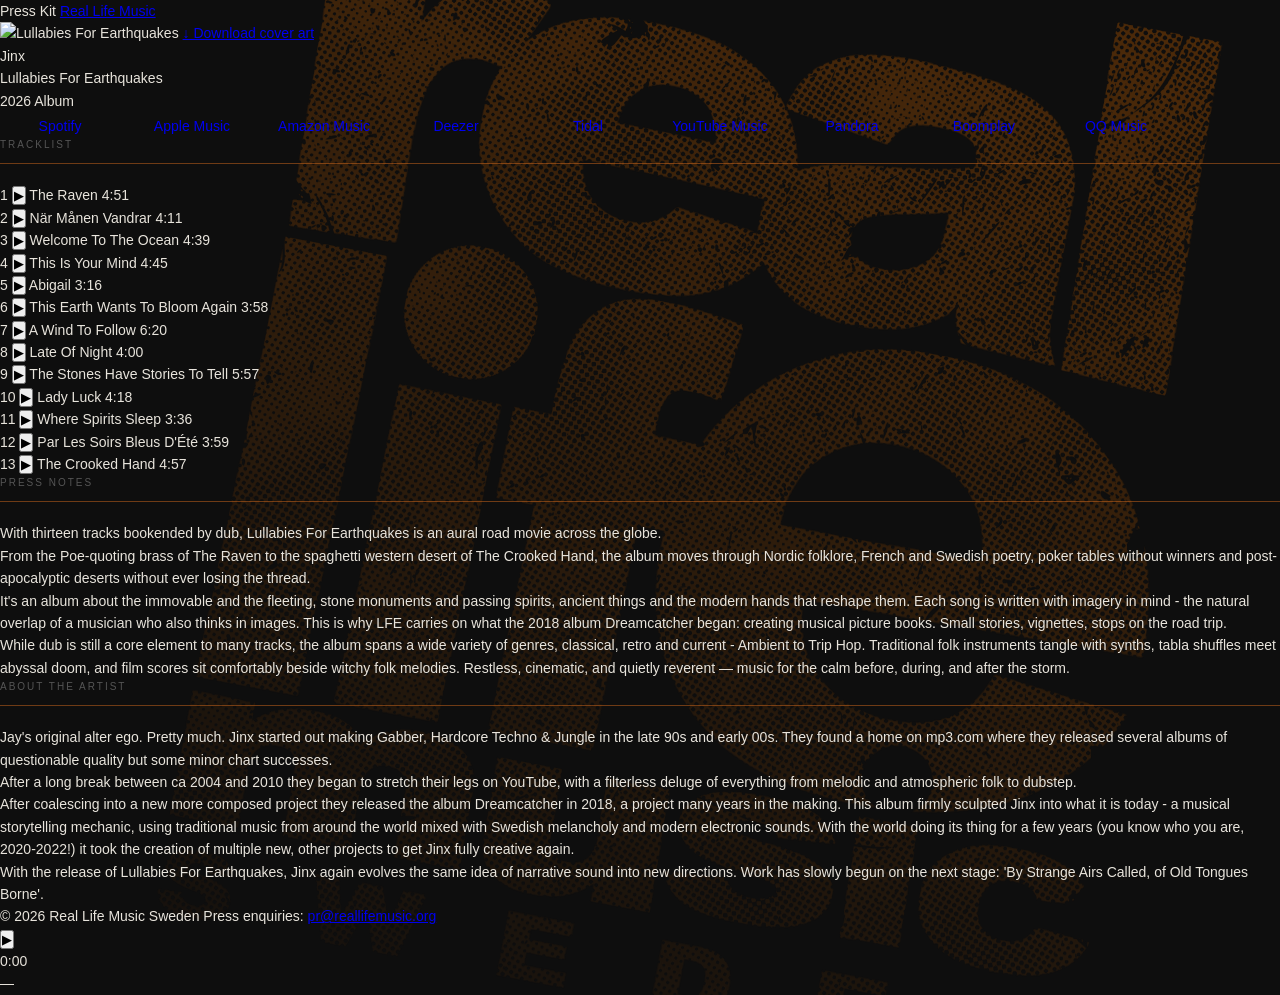
==== press/release-825d675f.html @ 3a38ef3f "redirect fluff" ====
<!DOCTYPE html>
<html lang="en">
<head>
<meta charset="UTF-8">
<meta name="viewport" content="width=device-width, initial-scale=1.0">
<base href="/">
<title>Jinx — Lullabies For Earthquakes — Real Life Music Press</title>
<meta name="robots" content="noindex">
<link rel="stylesheet" href="assets/style.css">
</head>
<body>

<div class="press-wrap">

  <header class="press-header">
    <span class="press-label">Press Kit</span>
    <a class="press-logo" href="https://reallifemusic.org">Real Life Music</a>
  </header>

  <section class="release-hero">
    <div>
      <img class="release-cover" src="gfx/825d675f-cover.png" alt="Lullabies For Earthquakes">
      <a class="release-cover-dl" href="gfx/825d675f-cover.png" download>↓ Download cover art</a>
    </div>
    <div class="release-info">
      <div class="release-artist">Jinx</div>
      <div class="release-title">Lullabies For Earthquakes</div>
      <div class="release-meta">
        <span class="release-metabit">2026</span>
        <span class="release-metabit">Album</span>
      </div>
    <div class="streaming-links">
      <a class="streaming-link" href="https://open.spotify.com/album/7HUYFyBqfFN9HshqXboacF" target="_blank" rel="noopener">Spotify</a>
      <a class="streaming-link" href="https://music.apple.com/us/album/lullabies-for-earthquakes/6780841839" target="_blank" rel="noopener">Apple Music</a>
      <a class="streaming-link" href="https://music.amazon.com/albums/B0H5KFDRLR" target="_blank" rel="noopener">Amazon Music</a>
      <a class="streaming-link" href="https://www.deezer.com/album/1006890001" target="_blank" rel="noopener">Deezer</a>
      <a class="streaming-link" href="https://tidal.com/browse/album/533914888" target="_blank" rel="noopener">Tidal</a>
      <a class="streaming-link" href="https://music.youtube.com/playlist?list=OLAK5uy_lRdi9mmFbbgiQzVV77QtdFDpA5VJYVmpo" target="_blank" rel="noopener">YouTube Music</a>
      <a class="streaming-link" href="https://www.pandora.com/AL:67484145" target="_blank" rel="noopener">Pandora</a>
      <a class="streaming-link" href="https://www.boomplay.com/albums/133720962" target="_blank" rel="noopener">Boomplay</a>
      <a class="streaming-link" href="https://y.qq.com/n/ryqq_v2/albumDetail/94826608" target="_blank" rel="noopener">QQ Music</a>
    </div>
    </div>
  </section>

  <section class="tracklist">
    <div class="section-label">Tracklist</div>
    <div class="track-row" id="track-row-0">
      <span class="track-num">1</span>
      <button class="track-play-btn" id="track-btn-0">▶</button>
      <span class="track-name">The Raven</span>
      <span class="track-duration" id="track-dur-0">4:51</span>
    </div>
    <div class="track-row" id="track-row-1">
      <span class="track-num">2</span>
      <button class="track-play-btn" id="track-btn-1">▶</button>
      <span class="track-name">När Månen Vandrar</span>
      <span class="track-duration" id="track-dur-1">4:11</span>
    </div>
    <div class="track-row" id="track-row-2">
      <span class="track-num">3</span>
      <button class="track-play-btn" id="track-btn-2">▶</button>
      <span class="track-name">Welcome To The Ocean</span>
      <span class="track-duration" id="track-dur-2">4:39</span>
    </div>
    <div class="track-row" id="track-row-3">
      <span class="track-num">4</span>
      <button class="track-play-btn" id="track-btn-3">▶</button>
      <span class="track-name">This Is Your Mind</span>
      <span class="track-duration" id="track-dur-3">4:45</span>
    </div>
    <div class="track-row" id="track-row-4">
      <span class="track-num">5</span>
      <button class="track-play-btn" id="track-btn-4">▶</button>
      <span class="track-name">Abigail</span>
      <span class="track-duration" id="track-dur-4">3:16</span>
    </div>
    <div class="track-row" id="track-row-5">
      <span class="track-num">6</span>
      <button class="track-play-btn" id="track-btn-5">▶</button>
      <span class="track-name">This Earth Wants To Bloom Again</span>
      <span class="track-duration" id="track-dur-5">3:58</span>
    </div>
    <div class="track-row" id="track-row-6">
      <span class="track-num">7</span>
      <button class="track-play-btn" id="track-btn-6">▶</button>
      <span class="track-name">A Wind To Follow</span>
      <span class="track-duration" id="track-dur-6">6:20</span>
    </div>
    <div class="track-row" id="track-row-7">
      <span class="track-num">8</span>
      <button class="track-play-btn" id="track-btn-7">▶</button>
      <span class="track-name">Late Of Night</span>
      <span class="track-duration" id="track-dur-7">4:00</span>
    </div>
    <div class="track-row" id="track-row-8">
      <span class="track-num">9</span>
      <button class="track-play-btn" id="track-btn-8">▶</button>
      <span class="track-name">The Stones Have Stories To Tell</span>
      <span class="track-duration" id="track-dur-8">5:57</span>
    </div>
    <div class="track-row" id="track-row-9">
      <span class="track-num">10</span>
      <button class="track-play-btn" id="track-btn-9">▶</button>
      <span class="track-name">Lady Luck</span>
      <span class="track-duration" id="track-dur-9">4:18</span>
    </div>
    <div class="track-row" id="track-row-10">
      <span class="track-num">11</span>
      <button class="track-play-btn" id="track-btn-10">▶</button>
      <span class="track-name">Where Spirits Sleep</span>
      <span class="track-duration" id="track-dur-10">3:36</span>
    </div>
    <div class="track-row" id="track-row-11">
      <span class="track-num">12</span>
      <button class="track-play-btn" id="track-btn-11">▶</button>
      <span class="track-name">Par Les Soirs Bleus D&#x27;Été</span>
      <span class="track-duration" id="track-dur-11">3:59</span>
    </div>
    <div class="track-row" id="track-row-12">
      <span class="track-num">13</span>
      <button class="track-play-btn" id="track-btn-12">▶</button>
      <span class="track-name">The Crooked Hand</span>
      <span class="track-duration" id="track-dur-12">4:57</span>
    </div>
  </section>

  <section class="text-block">
    <div class="section-label">Press Notes</div>
    <p>With thirteen tracks bookended by dub, Lullabies For Earthquakes is an aural road movie across the globe.</p>
    <p>From the Poe-quoting brass of The Raven to the spaghetti western desert of The Crooked Hand, the album moves through Nordic folklore, French and Swedish poetry, poker tables without winners and post-apocalyptic deserts without ever losing the thread.</p>
    <p>It&#x27;s an album about the immovable and the fleeting, stone monuments and passing spirits, ancient things and the modern hands that reshape them. Each song is written with imagery in mind - the natural overlap of a musician who also thinks in images. This is why LFE carries on what the 2018 album Dreamcatcher began: creating musical picture books. Small stories, vignettes, stops on the road trip.</p>
    <p>While dub is still a core element to many tracks, the album spans a wide variety of genres, classical, retro and current - Ambient to Trip Hop. Traditional folk instruments tangle with synths, tabla shuffles meet abyssal doom, and film scores sit comfortably beside witchy folk melodies. Restless, cinematic, and quietly reverent — music for the calm before, during, and after the storm.</p>
  </section>
  <section class="text-block">
    <div class="section-label">About the Artist</div>
    <p>Jay&#x27;s original alter ego. Pretty much. Jinx started out making Gabber, Hardcore Techno &amp; Jungle in the late 90s and early 00s. They found a home on mp3.com where they released several albums of questionable quality but some minor chart successes.</p>
    <p>After a long break between ca 2004 and 2010 they began to stretch their legs on YouTube, with a filterless deluge of everything from melodic and atmospheric folk to dubstep.</p>
    <p>After coalescing into a new more composed project they released the album Dreamcatcher in 2018, a project many years in the making. This album firmly sculpted Jinx into what it is today - a musical storytelling mechanic, using traditional music from around the world mixed with Swedish melancholy and modern electronic sounds. With the world doing its thing for a few years (you know who you are, 2020-2022!) it took the creation of multiple new, other projects to get Jinx fully creative again.</p>
    <p>With the release of Lullabies For Earthquakes, Jinx again evolves the same idea of narrative sound into new directions. Work has slowly begun on the next stage: &#x27;By Strange Airs Called, of Old Tongues Borne&#x27;.</p>
  </section>

  <footer class="press-footer">
    <span class="press-footer-label">© 2026 Real Life Music Sweden</span>
    <span class="press-contact">Press enquiries: <a href="mailto:pr@reallifemusic.org">pr@reallifemusic.org</a></span>
  </footer>

</div>

<div class="player-bar" id="player-bar">
  <span class="player-track-name" id="player-track-name"></span>
  <div class="player-controls">
    <button class="player-btn" id="player-play">▶</button>
  </div>
  <div class="player-scrubber-wrap">
    <span class="player-time player-time-cur" id="player-time-cur">0:00</span>
    <div class="player-scrubber" id="player-scrubber">
      <div class="player-scrubber-fill" id="player-fill"></div>
    </div>
    <span class="player-time player-time-total" id="player-time-total">—</span>
  </div>
</div>

<script src="assets/press.js"></script>
<script>
pressPlayer.init([
  { rowEl: document.getElementById('track-row-0'), btnEl: document.getElementById('track-btn-0'), durationEl: document.getElementById('track-dur-0'), name: 'The Raven', opusUrl: 'https://media.reallifemusic.org/825d675f/d59d01ba92214c2d8f95700e68fc6005.opus', m4aUrl: 'https://media.reallifemusic.org/825d675f/d59d01ba92214c2d8f95700e68fc6005.m4a' },
  { rowEl: document.getElementById('track-row-1'), btnEl: document.getElementById('track-btn-1'), durationEl: document.getElementById('track-dur-1'), name: 'När Månen Vandrar', opusUrl: 'https://media.reallifemusic.org/825d675f/6a5f03a86e084cf3b350b42f2d098b5e.opus', m4aUrl: 'https://media.reallifemusic.org/825d675f/6a5f03a86e084cf3b350b42f2d098b5e.m4a' },
  { rowEl: document.getElementById('track-row-2'), btnEl: document.getElementById('track-btn-2'), durationEl: document.getElementById('track-dur-2'), name: 'Welcome To The Ocean', opusUrl: 'https://media.reallifemusic.org/825d675f/d37c31d0e4db491f97c631469bc24598.opus', m4aUrl: 'https://media.reallifemusic.org/825d675f/d37c31d0e4db491f97c631469bc24598.m4a' },
  { rowEl: document.getElementById('track-row-3'), btnEl: document.getElementById('track-btn-3'), durationEl: document.getElementById('track-dur-3'), name: 'This Is Your Mind', opusUrl: 'https://media.reallifemusic.org/825d675f/75c75315197b4d18a3c94cf61ab4a4e4.opus', m4aUrl: 'https://media.reallifemusic.org/825d675f/75c75315197b4d18a3c94cf61ab4a4e4.m4a' },
  { rowEl: document.getElementById('track-row-4'), btnEl: document.getElementById('track-btn-4'), durationEl: document.getElementById('track-dur-4'), name: 'Abigail', opusUrl: 'https://media.reallifemusic.org/825d675f/6b3ea656db7d44e29aa8db0fe2478912.opus', m4aUrl: 'https://media.reallifemusic.org/825d675f/6b3ea656db7d44e29aa8db0fe2478912.m4a' },
  { rowEl: document.getElementById('track-row-5'), btnEl: document.getElementById('track-btn-5'), durationEl: document.getElementById('track-dur-5'), name: 'This Earth Wants To Bloom Again', opusUrl: 'https://media.reallifemusic.org/825d675f/771a41de6b264c61b7ee25e64e834abe.opus', m4aUrl: 'https://media.reallifemusic.org/825d675f/771a41de6b264c61b7ee25e64e834abe.m4a' },
  { rowEl: document.getElementById('track-row-6'), btnEl: document.getElementById('track-btn-6'), durationEl: document.getElementById('track-dur-6'), name: 'A Wind To Follow', opusUrl: 'https://media.reallifemusic.org/825d675f/38a5bfa27bdd46a589fe8baac76e28dc.opus', m4aUrl: 'https://media.reallifemusic.org/825d675f/38a5bfa27bdd46a589fe8baac76e28dc.m4a' },
  { rowEl: document.getElementById('track-row-7'), btnEl: document.getElementById('track-btn-7'), durationEl: document.getElementById('track-dur-7'), name: 'Late Of Night', opusUrl: 'https://media.reallifemusic.org/825d675f/40887600abc341229fe47775536d97da.opus', m4aUrl: 'https://media.reallifemusic.org/825d675f/40887600abc341229fe47775536d97da.m4a' },
  { rowEl: document.getElementById('track-row-8'), btnEl: document.getElementById('track-btn-8'), durationEl: document.getElementById('track-dur-8'), name: 'The Stones Have Stories To Tell', opusUrl: 'https://media.reallifemusic.org/825d675f/858712d0436d4a1cb52c37ea42c8034a.opus', m4aUrl: 'https://media.reallifemusic.org/825d675f/858712d0436d4a1cb52c37ea42c8034a.m4a' },
  { rowEl: document.getElementById('track-row-9'), btnEl: document.getElementById('track-btn-9'), durationEl: document.getElementById('track-dur-9'), name: 'Lady Luck', opusUrl: 'https://media.reallifemusic.org/825d675f/b56f9a14ce2a47ff87725863379942a4.opus', m4aUrl: 'https://media.reallifemusic.org/825d675f/b56f9a14ce2a47ff87725863379942a4.m4a' },
  { rowEl: document.getElementById('track-row-10'), btnEl: document.getElementById('track-btn-10'), durationEl: document.getElementById('track-dur-10'), name: 'Where Spirits Sleep', opusUrl: 'https://media.reallifemusic.org/825d675f/49bf09a0a5be449b89ac07799952b499.opus', m4aUrl: 'https://media.reallifemusic.org/825d675f/49bf09a0a5be449b89ac07799952b499.m4a' },
  { rowEl: document.getElementById('track-row-11'), btnEl: document.getElementById('track-btn-11'), durationEl: document.getElementById('track-dur-11'), name: 'Par Les Soirs Bleus D\'Été', opusUrl: 'https://media.reallifemusic.org/825d675f/3e981197bd4a44099a31e3617fd3248e.opus', m4aUrl: 'https://media.reallifemusic.org/825d675f/3e981197bd4a44099a31e3617fd3248e.m4a' },
  { rowEl: document.getElementById('track-row-12'), btnEl: document.getElementById('track-btn-12'), durationEl: document.getElementById('track-dur-12'), name: 'The Crooked Hand', opusUrl: 'https://media.reallifemusic.org/825d675f/cde77f39aa904c69bf3a2e7a93ad169f.opus', m4aUrl: 'https://media.reallifemusic.org/825d675f/cde77f39aa904c69bf3a2e7a93ad169f.m4a' },
]);
</script>
</body>
</html>
---- press/assets/style.css ----
@font-face { font-family: 'IBM Plex Sans'; src: url(ibm-plex-sans-v.woff2) format('woff2'); font-weight: 100 700; font-style: normal; }
@font-face { font-family: 'IBM Plex Sans'; src: url(ibm-plex-sans-v-i.woff2) format('woff2'); font-weight: 100 700; font-style: italic; }
@font-face { font-family: 'IBM Plex Mono'; src: url(lilex-v.woff2) format('woff2'); font-weight: 100 700; font-style: normal; }
@font-face { font-family: 'IBM Plex Mono'; src: url(lilex-v-i.woff2) format('woff2'); font-weight: 100 700; font-style: italic; }

*, *::before, *::after { box-sizing: border-box; margin: 0; padding: 0; }

:root {
  --bg:        #f2ede6;
  --surface:   #ffffff;
  --border:    #d8d2c8;
  --gold:      #c8922a;
  --gold-dim:  #e8c87a;
  --gold-bg:   #fdf6e8;
  --text:      #0e0e0e;
  --text2:     #555;
  --text3:     #999;
  --font-disp: 'IBM Plex Sans', sans-serif;
  --font-body: 'IBM Plex Mono', monospace;
  --max:       1040px;
  --pad:       56px;
}

html, body {
  background: var(--bg);
  color: var(--text);
  font-family: var(--font-body);
  font-size: 14px;
  line-height: 1.6;
  min-height: 100vh;
}

/* ── layout ── */
.press-wrap {
  max-width: var(--max);
  margin: 0 auto;
  padding: 0 var(--pad) 120px;
}

/* ── header bar ── */
.press-header {
  display: flex;
  align-items: center;
  justify-content: space-between;
  padding: 24px 0 20px;
  border-bottom: 1px solid var(--border);
  margin-bottom: 56px;
}

.press-label {
  font-family: var(--font-body);
  font-size: 10px;
  font-weight: 600;
  letter-spacing: 0.2em;
  text-transform: uppercase;
  color: var(--text3);
}

.press-logo {
  font-family: var(--font-disp);
  font-size: 13px;
  font-weight: 700;
  letter-spacing: 0.12em;
  text-transform: uppercase;
  color: var(--gold);
  text-decoration: none;
}

/* ── release hero ── */
.release-hero {
  display: grid;
  grid-template-columns: 280px 1fr;
  gap: 56px;
  align-items: start;
  margin-bottom: 64px;
}

.release-cover {
  width: 100%;
  aspect-ratio: 1;
  object-fit: cover;
  display: block;
  background: var(--border);
}

.release-cover-dl {
  display: block;
  font-size: 11px;
  font-weight: 400;
  letter-spacing: 0.1em;
  text-transform: uppercase;
  color: var(--text3);
  text-decoration: none;
  margin-top: 10px;
  transition: color 0.12s;
}
.release-cover-dl:hover { color: var(--gold); }

.release-info { padding-top: 4px; }

.release-artist {
  font-family: var(--font-body);
  font-size: 11px;
  font-weight: 600;
  letter-spacing: 0.18em;
  text-transform: uppercase;
  color: var(--gold);
  margin-bottom: 10px;
}

.release-title {
  font-family: var(--font-disp);
  font-size: clamp(38px, 5vw, 64px);
  font-weight: 600;
  letter-spacing: 0.01em;
  line-height: 0.92;
  color: var(--text);
  text-transform: uppercase;
  margin-bottom: 20px;
}

/* meta row: date · type · genre */
.release-meta {
  display: flex;
  align-items: center;
  gap: 20px;
  padding: 10px 0;
  border-top: 1px solid var(--border);
  border-bottom: 1px solid var(--border);
  margin-bottom: 24px;
}

.release-metabit {
  font-size: 11px;
  font-weight: 400;
  letter-spacing: 0.12em;
  text-transform: uppercase;
  color: var(--text3);
}

/* ── streaming links ── */
.streaming-links {
  display: flex;
  flex-wrap: wrap;
  gap: 8px;
  margin-bottom: 28px;
}

.streaming-link {
  font-family: var(--font-body);
  font-size: 11px;
  font-weight: 500;
  letter-spacing: 0.1em;
  text-transform: uppercase;
  color: var(--text2);
  border: 1px solid var(--border);
  padding: 6px 14px;
  text-decoration: none;
  transition: border-color 0.15s, color 0.15s;
  white-space: nowrap;
  background: var(--surface);
}
.streaming-link:hover { border-color: var(--gold-dim); color: var(--gold); }

/* ── section labels ── */
.section-label {
  font-size: 10px;
  font-weight: 600;
  letter-spacing: 0.2em;
  text-transform: uppercase;
  color: var(--text3);
  padding-bottom: 10px;
  border-bottom: 1px solid var(--border);
  margin-bottom: 20px;
}

/* ── tracklist + player ── */
.tracklist {
  margin-bottom: 56px;
}

.track-row {
  display: flex;
  align-items: center;
  gap: 14px;
  padding: 10px 0;
  border-bottom: 1px solid var(--border);
  cursor: pointer;
  transition: background 0.1s;
}
.track-row:first-child { border-top: 1px solid var(--border); }
.track-row:hover { background: var(--gold-bg); margin: 0 -8px; padding-left: 8px; padding-right: 8px; }
.track-row.playing { background: var(--gold-bg); margin: 0 -8px; padding-left: 8px; padding-right: 8px; }

.track-num {
  font-size: 11px;
  color: var(--text3);
  font-family: var(--font-body);
  width: 20px;
  flex-shrink: 0;
  text-align: right;
}

.track-play-btn {
  width: 28px;
  height: 28px;
  border: 1px solid var(--border);
  background: var(--surface);
  color: var(--text2);
  display: flex;
  align-items: center;
  justify-content: center;
  font-size: 10px;
  cursor: pointer;
  flex-shrink: 0;
  transition: border-color 0.15s, color 0.15s, background 0.15s;
}
.track-play-btn:hover { border-color: var(--gold-dim); color: var(--gold); }
.track-row.playing .track-play-btn {
  border-color: var(--gold);
  color: var(--gold);
  background: var(--gold-bg);
}

.track-name {
  flex: 1;
  font-size: 13px;
  font-family: var(--font-body);
  color: var(--text);
  min-width: 0;
  white-space: nowrap;
  overflow: hidden;
  text-overflow: ellipsis;
}
.track-row.playing .track-name { color: var(--gold); }

.track-duration {
  font-size: 11px;
  color: var(--text3);
  font-family: var(--font-body);
  flex-shrink: 0;
}

/* ── player bar ── */
.player-bar {
  position: sticky;
  bottom: 0;
  background: var(--surface);
  border-top: 1px solid var(--border);
  padding: 12px 0 14px;
  margin: 0 calc(-1 * var(--pad));
  padding-left: var(--pad);
  padding-right: var(--pad);
  display: flex;
  align-items: center;
  gap: 16px;
  visibility: hidden;
}
.player-bar.visible { visibility: visible; }

.player-track-name {
  font-size: 12px;
  font-family: var(--font-body);
  color: var(--text2);
  min-width: 140px;
  max-width: 200px;
  white-space: nowrap;
  overflow: hidden;
  text-overflow: ellipsis;
  flex-shrink: 0;
}

.player-controls {
  display: flex;
  align-items: center;
  gap: 10px;
  flex-shrink: 0;
}

.player-btn {
  width: 32px;
  height: 32px;
  border: 1px solid var(--border);
  background: var(--surface);
  color: var(--text2);
  display: flex;
  align-items: center;
  justify-content: center;
  font-size: 12px;
  cursor: pointer;
  transition: border-color 0.15s, color 0.15s;
}
.player-btn:hover { border-color: var(--gold-dim); color: var(--gold); }
.player-btn.active { border-color: var(--gold); color: var(--gold); }

.player-scrubber-wrap {
  flex: 1;
  display: flex;
  align-items: center;
  gap: 10px;
  min-width: 0;
}

.player-time {
  font-size: 11px;
  color: var(--text3);
  font-family: var(--font-body);
  flex-shrink: 0;
  width: 36px;
}
.player-time-total { text-align: left; }
.player-time-cur   { text-align: right; }

.player-scrubber {
  flex: 1;
  height: 3px;
  background: var(--border);
  cursor: pointer;
  position: relative;
  min-width: 0;
}
.player-scrubber-fill {
  height: 100%;
  background: var(--gold);
  width: 0%;
  pointer-events: none;
  transition: width 0.1s linear;
}

/* ── bio + press text ── */
.text-block {
  max-width: 680px;
  margin-bottom: 56px;
}

.text-block p {
  font-size: 14px;
  font-weight: 300;
  line-height: 1.8;
  color: var(--text2);
}

/* ── footer ── */
.press-footer {
  border-top: 1px solid var(--border);
  padding-top: 20px;
  margin-top: 56px;
  display: flex;
  align-items: center;
  justify-content: space-between;
}

.press-footer-label {
  font-size: 11px;
  color: var(--text3);
  letter-spacing: 0.08em;
}

.press-contact {
  font-size: 11px;
  color: var(--text3);
  letter-spacing: 0.06em;
}
.press-contact a {
  color: var(--gold);
  text-decoration: none;
}
.press-contact a:hover { text-decoration: underline; }

/* ── mobile ── */
@media (max-width: 680px) {
  :root { --pad: 20px; }

  .release-hero {
    grid-template-columns: 1fr;
    gap: 28px;
  }

  .release-cover-wrap {
    max-width: 220px;
  }

  .release-title { font-size: 36px; }

  .player-bar {
    flex-wrap: wrap;
    gap: 10px;
  }

  .player-track-name { max-width: 100%; min-width: 0; }
}
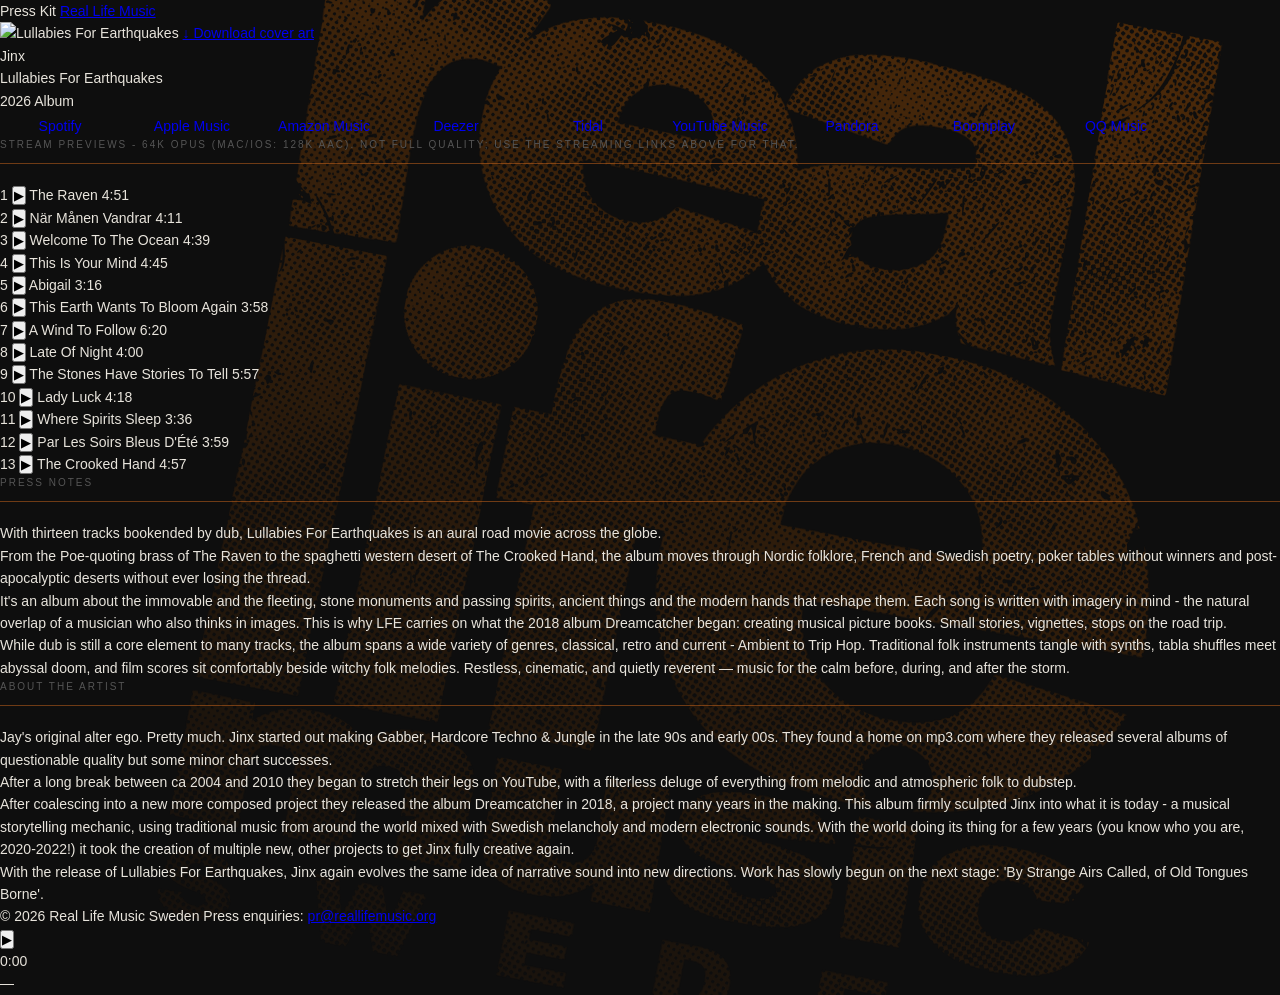
==== commit dbc215fe: "press player issue" ====
--- a/press/release-825d675f.html
+++ b/press/release-825d675f.html
@@ -44,7 +44,7 @@
   </section>
 
   <section class="tracklist">
-    <div class="section-label">Tracklist</div>
+    <div class="section-label">Stream previews - 64k Opus (Mac/iOS: 128k AAC). Not full quality; use the streaming links above for that.</div>
     <div class="track-row" id="track-row-0">
       <span class="track-num">1</span>
       <button class="track-play-btn" id="track-btn-0">▶</button>
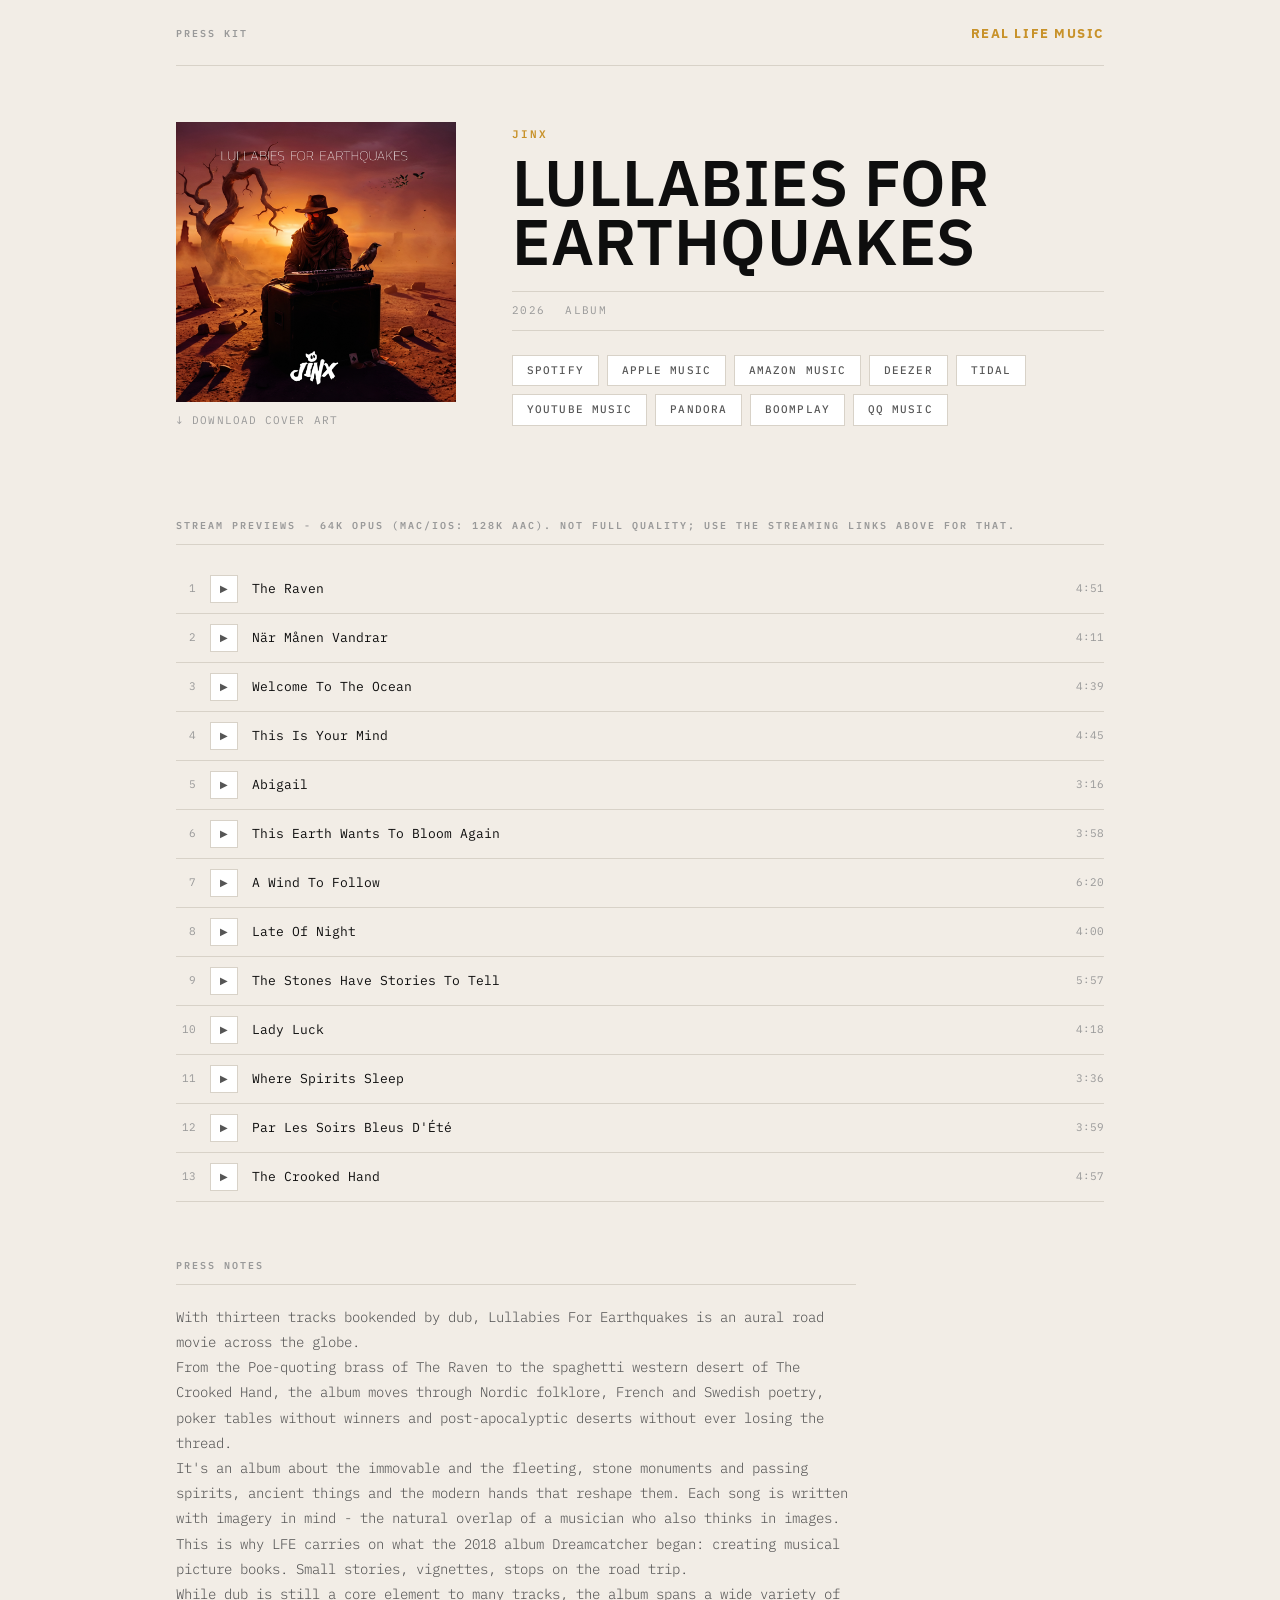
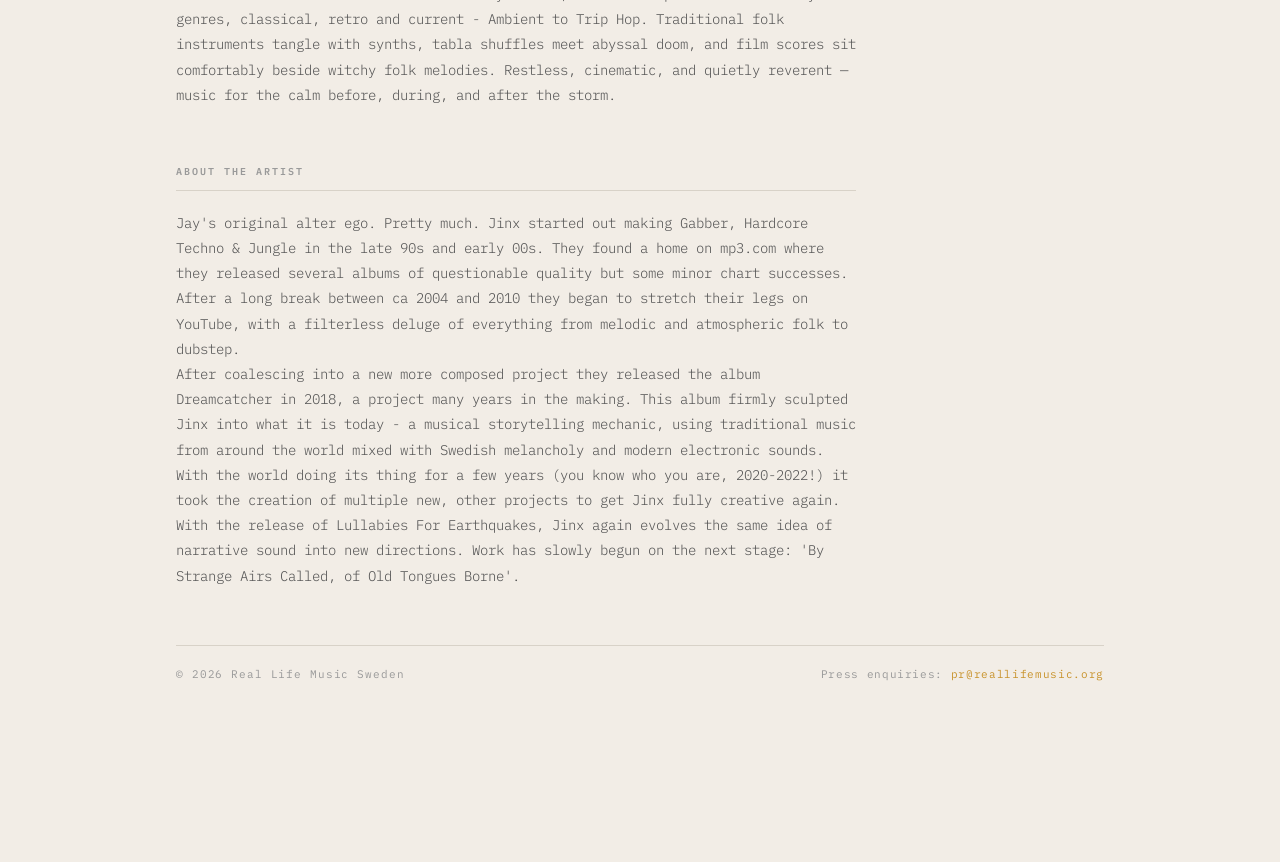
==== commit 0766b72e: "base fix" ====
--- a/press/release-825d675f.html
+++ b/press/release-825d675f.html
@@ -3,7 +3,7 @@
 <head>
 <meta charset="UTF-8">
 <meta name="viewport" content="width=device-width, initial-scale=1.0">
-<base href="/">
+<base href="/press/">
 <title>Jinx — Lullabies For Earthquakes — Real Life Music Press</title>
 <meta name="robots" content="noindex">
 <link rel="stylesheet" href="assets/style.css">
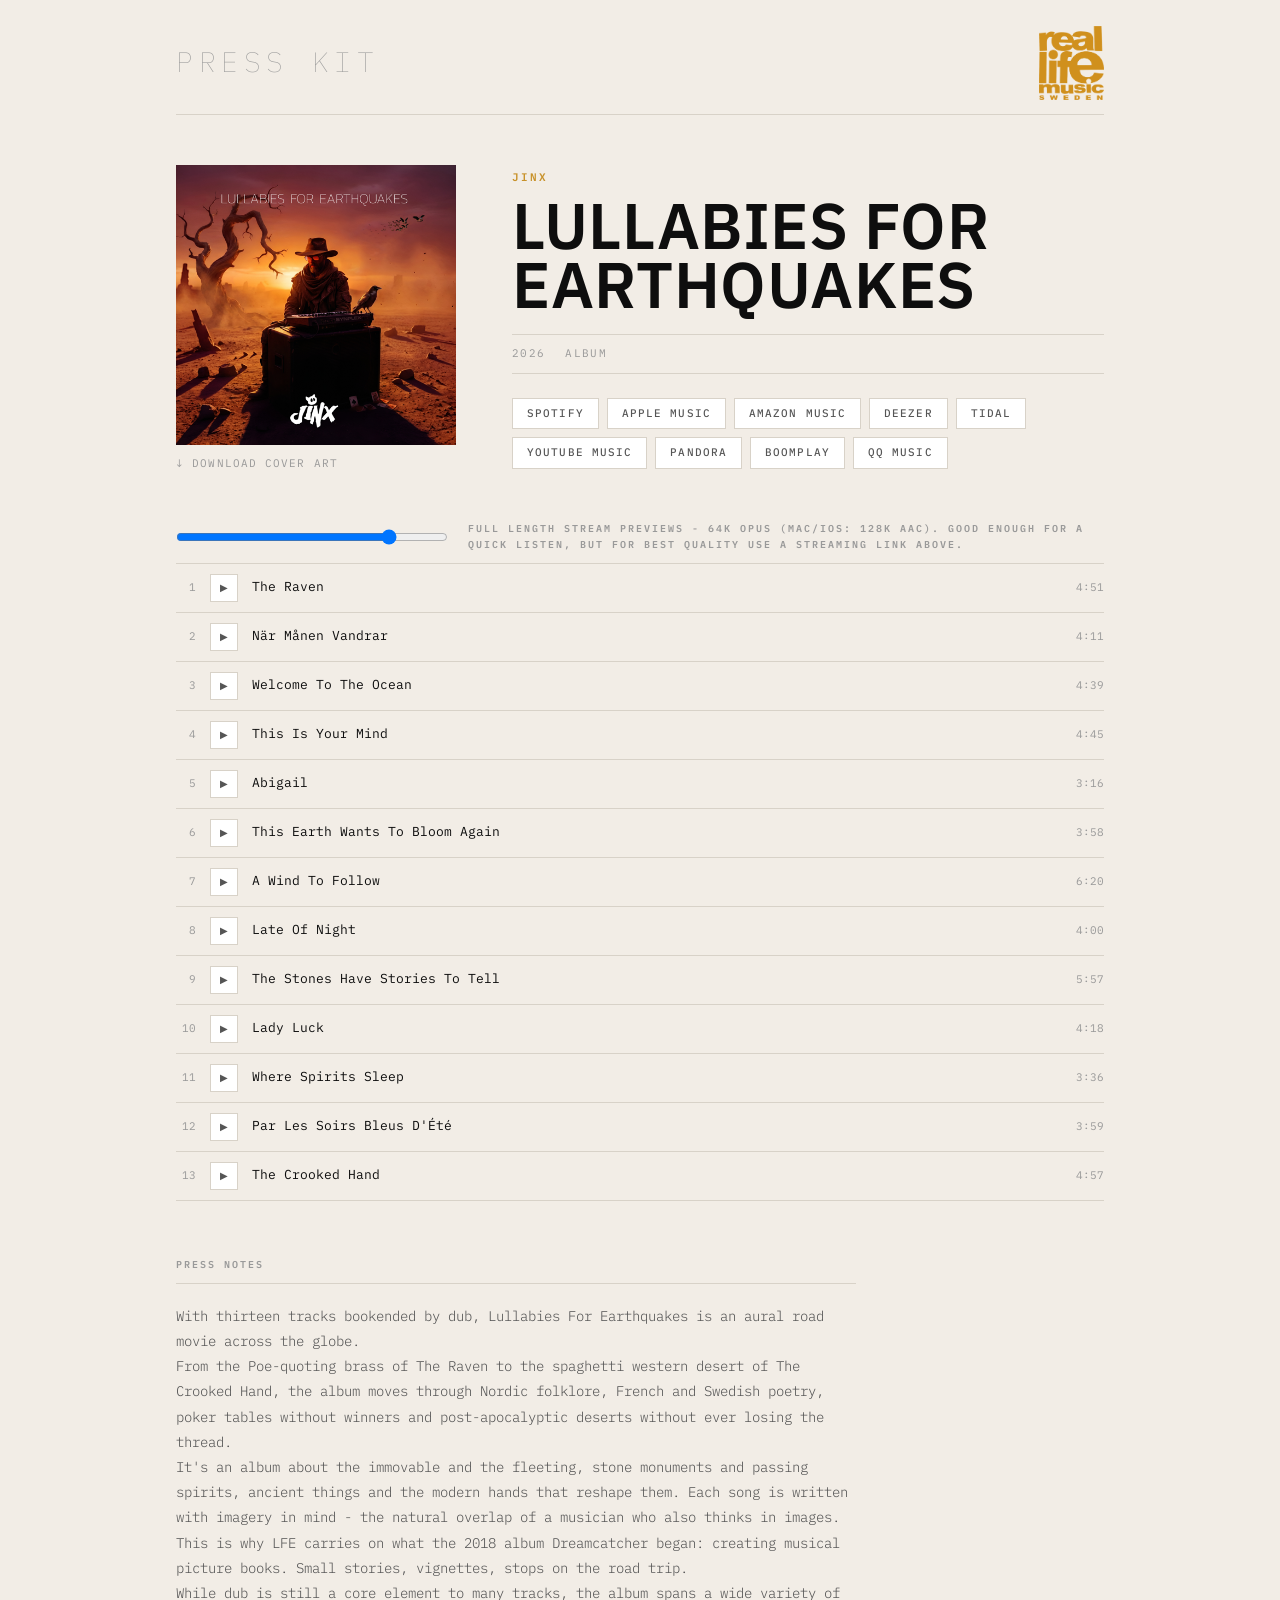
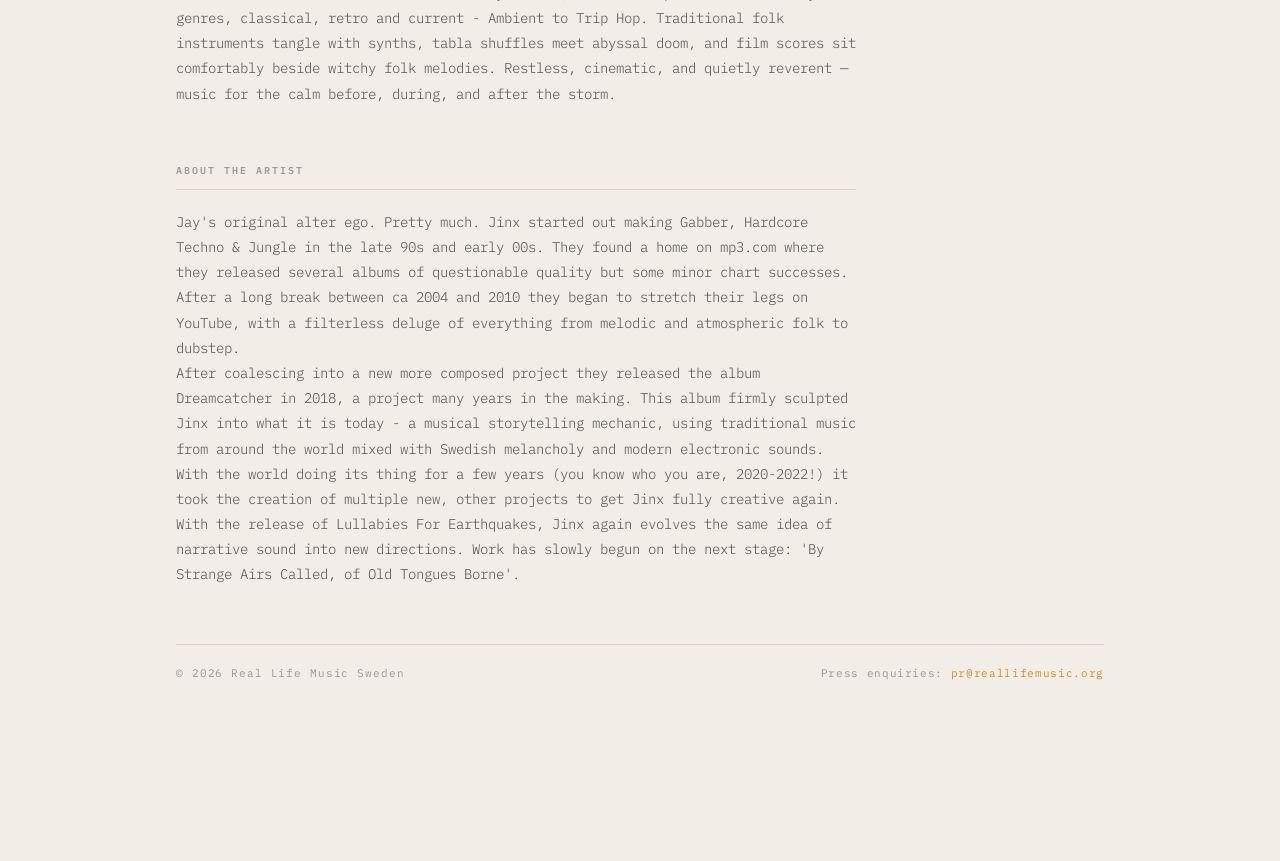
==== commit cee072f5: "press player FIXED" ====
--- a/press/release-825d675f.html
+++ b/press/release-825d675f.html
@@ -3,7 +3,6 @@
 <head>
 <meta charset="UTF-8">
 <meta name="viewport" content="width=device-width, initial-scale=1.0">
-<base href="/press/">
 <title>Jinx — Lullabies For Earthquakes — Real Life Music Press</title>
 <meta name="robots" content="noindex">
 <link rel="stylesheet" href="assets/style.css">
@@ -14,7 +13,7 @@
 
   <header class="press-header">
     <span class="press-label">Press Kit</span>
-    <a class="press-logo" href="https://reallifemusic.org">Real Life Music</a>
+    <a class="press-logo" href="https://reallifemusic.org"><img src="gfx/rlm_orng.png" alt="Visit the Real Life Music Sweden website"></a>
   </header>
 
   <section class="release-hero">
@@ -44,7 +43,10 @@
   </section>
 
   <section class="tracklist">
-    <div class="section-label">Stream previews - 64k Opus (Mac/iOS: 128k AAC). Not full quality; use the streaming links above for that.</div>
+    <div class="tracklist-header">
+      <div class="player-volume-wrap"><input type="range" id="player-volume" min="0" max="1" step="0.01" value="0.8" aria-label="Volume"></div>
+      <div class="tracklist-label">Full length stream previews - 64k Opus (Mac/iOS: 128k AAC). Good enough for a quick listen, but for best quality use a streaming link above.</div>
+    </div>
     <div class="track-row" id="track-row-0">
       <span class="track-num">1</span>
       <button class="track-play-btn" id="track-btn-0">▶</button>
@@ -164,19 +166,19 @@
 <script src="assets/press.js"></script>
 <script>
 pressPlayer.init([
-  { rowEl: document.getElementById('track-row-0'), btnEl: document.getElementById('track-btn-0'), durationEl: document.getElementById('track-dur-0'), name: 'The Raven', opusUrl: 'https://media.reallifemusic.org/825d675f/d59d01ba92214c2d8f95700e68fc6005.opus', m4aUrl: 'https://media.reallifemusic.org/825d675f/d59d01ba92214c2d8f95700e68fc6005.m4a' },
-  { rowEl: document.getElementById('track-row-1'), btnEl: document.getElementById('track-btn-1'), durationEl: document.getElementById('track-dur-1'), name: 'När Månen Vandrar', opusUrl: 'https://media.reallifemusic.org/825d675f/6a5f03a86e084cf3b350b42f2d098b5e.opus', m4aUrl: 'https://media.reallifemusic.org/825d675f/6a5f03a86e084cf3b350b42f2d098b5e.m4a' },
-  { rowEl: document.getElementById('track-row-2'), btnEl: document.getElementById('track-btn-2'), durationEl: document.getElementById('track-dur-2'), name: 'Welcome To The Ocean', opusUrl: 'https://media.reallifemusic.org/825d675f/d37c31d0e4db491f97c631469bc24598.opus', m4aUrl: 'https://media.reallifemusic.org/825d675f/d37c31d0e4db491f97c631469bc24598.m4a' },
-  { rowEl: document.getElementById('track-row-3'), btnEl: document.getElementById('track-btn-3'), durationEl: document.getElementById('track-dur-3'), name: 'This Is Your Mind', opusUrl: 'https://media.reallifemusic.org/825d675f/75c75315197b4d18a3c94cf61ab4a4e4.opus', m4aUrl: 'https://media.reallifemusic.org/825d675f/75c75315197b4d18a3c94cf61ab4a4e4.m4a' },
-  { rowEl: document.getElementById('track-row-4'), btnEl: document.getElementById('track-btn-4'), durationEl: document.getElementById('track-dur-4'), name: 'Abigail', opusUrl: 'https://media.reallifemusic.org/825d675f/6b3ea656db7d44e29aa8db0fe2478912.opus', m4aUrl: 'https://media.reallifemusic.org/825d675f/6b3ea656db7d44e29aa8db0fe2478912.m4a' },
-  { rowEl: document.getElementById('track-row-5'), btnEl: document.getElementById('track-btn-5'), durationEl: document.getElementById('track-dur-5'), name: 'This Earth Wants To Bloom Again', opusUrl: 'https://media.reallifemusic.org/825d675f/771a41de6b264c61b7ee25e64e834abe.opus', m4aUrl: 'https://media.reallifemusic.org/825d675f/771a41de6b264c61b7ee25e64e834abe.m4a' },
-  { rowEl: document.getElementById('track-row-6'), btnEl: document.getElementById('track-btn-6'), durationEl: document.getElementById('track-dur-6'), name: 'A Wind To Follow', opusUrl: 'https://media.reallifemusic.org/825d675f/38a5bfa27bdd46a589fe8baac76e28dc.opus', m4aUrl: 'https://media.reallifemusic.org/825d675f/38a5bfa27bdd46a589fe8baac76e28dc.m4a' },
-  { rowEl: document.getElementById('track-row-7'), btnEl: document.getElementById('track-btn-7'), durationEl: document.getElementById('track-dur-7'), name: 'Late Of Night', opusUrl: 'https://media.reallifemusic.org/825d675f/40887600abc341229fe47775536d97da.opus', m4aUrl: 'https://media.reallifemusic.org/825d675f/40887600abc341229fe47775536d97da.m4a' },
-  { rowEl: document.getElementById('track-row-8'), btnEl: document.getElementById('track-btn-8'), durationEl: document.getElementById('track-dur-8'), name: 'The Stones Have Stories To Tell', opusUrl: 'https://media.reallifemusic.org/825d675f/858712d0436d4a1cb52c37ea42c8034a.opus', m4aUrl: 'https://media.reallifemusic.org/825d675f/858712d0436d4a1cb52c37ea42c8034a.m4a' },
-  { rowEl: document.getElementById('track-row-9'), btnEl: document.getElementById('track-btn-9'), durationEl: document.getElementById('track-dur-9'), name: 'Lady Luck', opusUrl: 'https://media.reallifemusic.org/825d675f/b56f9a14ce2a47ff87725863379942a4.opus', m4aUrl: 'https://media.reallifemusic.org/825d675f/b56f9a14ce2a47ff87725863379942a4.m4a' },
-  { rowEl: document.getElementById('track-row-10'), btnEl: document.getElementById('track-btn-10'), durationEl: document.getElementById('track-dur-10'), name: 'Where Spirits Sleep', opusUrl: 'https://media.reallifemusic.org/825d675f/49bf09a0a5be449b89ac07799952b499.opus', m4aUrl: 'https://media.reallifemusic.org/825d675f/49bf09a0a5be449b89ac07799952b499.m4a' },
-  { rowEl: document.getElementById('track-row-11'), btnEl: document.getElementById('track-btn-11'), durationEl: document.getElementById('track-dur-11'), name: 'Par Les Soirs Bleus D\'Été', opusUrl: 'https://media.reallifemusic.org/825d675f/3e981197bd4a44099a31e3617fd3248e.opus', m4aUrl: 'https://media.reallifemusic.org/825d675f/3e981197bd4a44099a31e3617fd3248e.m4a' },
-  { rowEl: document.getElementById('track-row-12'), btnEl: document.getElementById('track-btn-12'), durationEl: document.getElementById('track-dur-12'), name: 'The Crooked Hand', opusUrl: 'https://media.reallifemusic.org/825d675f/cde77f39aa904c69bf3a2e7a93ad169f.opus', m4aUrl: 'https://media.reallifemusic.org/825d675f/cde77f39aa904c69bf3a2e7a93ad169f.m4a' },
+  { rowEl: document.getElementById('track-row-0'), btnEl: document.getElementById('track-btn-0'), durationEl: document.getElementById('track-dur-0'), name: 'The Raven', opusUrl: 'https://media.reallifemusic.org/release-825d675f/d59d01ba92214c2d8f95700e68fc6005.opus', m4aUrl: 'https://media.reallifemusic.org/release-825d675f/d59d01ba92214c2d8f95700e68fc6005.m4a' },
+  { rowEl: document.getElementById('track-row-1'), btnEl: document.getElementById('track-btn-1'), durationEl: document.getElementById('track-dur-1'), name: 'När Månen Vandrar', opusUrl: 'https://media.reallifemusic.org/release-825d675f/6a5f03a86e084cf3b350b42f2d098b5e.opus', m4aUrl: 'https://media.reallifemusic.org/release-825d675f/6a5f03a86e084cf3b350b42f2d098b5e.m4a' },
+  { rowEl: document.getElementById('track-row-2'), btnEl: document.getElementById('track-btn-2'), durationEl: document.getElementById('track-dur-2'), name: 'Welcome To The Ocean', opusUrl: 'https://media.reallifemusic.org/release-825d675f/d37c31d0e4db491f97c631469bc24598.opus', m4aUrl: 'https://media.reallifemusic.org/release-825d675f/d37c31d0e4db491f97c631469bc24598.m4a' },
+  { rowEl: document.getElementById('track-row-3'), btnEl: document.getElementById('track-btn-3'), durationEl: document.getElementById('track-dur-3'), name: 'This Is Your Mind', opusUrl: 'https://media.reallifemusic.org/release-825d675f/75c75315197b4d18a3c94cf61ab4a4e4.opus', m4aUrl: 'https://media.reallifemusic.org/release-825d675f/75c75315197b4d18a3c94cf61ab4a4e4.m4a' },
+  { rowEl: document.getElementById('track-row-4'), btnEl: document.getElementById('track-btn-4'), durationEl: document.getElementById('track-dur-4'), name: 'Abigail', opusUrl: 'https://media.reallifemusic.org/release-825d675f/6b3ea656db7d44e29aa8db0fe2478912.opus', m4aUrl: 'https://media.reallifemusic.org/release-825d675f/6b3ea656db7d44e29aa8db0fe2478912.m4a' },
+  { rowEl: document.getElementById('track-row-5'), btnEl: document.getElementById('track-btn-5'), durationEl: document.getElementById('track-dur-5'), name: 'This Earth Wants To Bloom Again', opusUrl: 'https://media.reallifemusic.org/release-825d675f/771a41de6b264c61b7ee25e64e834abe.opus', m4aUrl: 'https://media.reallifemusic.org/release-825d675f/771a41de6b264c61b7ee25e64e834abe.m4a' },
+  { rowEl: document.getElementById('track-row-6'), btnEl: document.getElementById('track-btn-6'), durationEl: document.getElementById('track-dur-6'), name: 'A Wind To Follow', opusUrl: 'https://media.reallifemusic.org/release-825d675f/38a5bfa27bdd46a589fe8baac76e28dc.opus', m4aUrl: 'https://media.reallifemusic.org/release-825d675f/38a5bfa27bdd46a589fe8baac76e28dc.m4a' },
+  { rowEl: document.getElementById('track-row-7'), btnEl: document.getElementById('track-btn-7'), durationEl: document.getElementById('track-dur-7'), name: 'Late Of Night', opusUrl: 'https://media.reallifemusic.org/release-825d675f/40887600abc341229fe47775536d97da.opus', m4aUrl: 'https://media.reallifemusic.org/release-825d675f/40887600abc341229fe47775536d97da.m4a' },
+  { rowEl: document.getElementById('track-row-8'), btnEl: document.getElementById('track-btn-8'), durationEl: document.getElementById('track-dur-8'), name: 'The Stones Have Stories To Tell', opusUrl: 'https://media.reallifemusic.org/release-825d675f/858712d0436d4a1cb52c37ea42c8034a.opus', m4aUrl: 'https://media.reallifemusic.org/release-825d675f/858712d0436d4a1cb52c37ea42c8034a.m4a' },
+  { rowEl: document.getElementById('track-row-9'), btnEl: document.getElementById('track-btn-9'), durationEl: document.getElementById('track-dur-9'), name: 'Lady Luck', opusUrl: 'https://media.reallifemusic.org/release-825d675f/b56f9a14ce2a47ff87725863379942a4.opus', m4aUrl: 'https://media.reallifemusic.org/release-825d675f/b56f9a14ce2a47ff87725863379942a4.m4a' },
+  { rowEl: document.getElementById('track-row-10'), btnEl: document.getElementById('track-btn-10'), durationEl: document.getElementById('track-dur-10'), name: 'Where Spirits Sleep', opusUrl: 'https://media.reallifemusic.org/release-825d675f/49bf09a0a5be449b89ac07799952b499.opus', m4aUrl: 'https://media.reallifemusic.org/release-825d675f/49bf09a0a5be449b89ac07799952b499.m4a' },
+  { rowEl: document.getElementById('track-row-11'), btnEl: document.getElementById('track-btn-11'), durationEl: document.getElementById('track-dur-11'), name: 'Par Les Soirs Bleus D\'Été', opusUrl: 'https://media.reallifemusic.org/release-825d675f/3e981197bd4a44099a31e3617fd3248e.opus', m4aUrl: 'https://media.reallifemusic.org/release-825d675f/3e981197bd4a44099a31e3617fd3248e.m4a' },
+  { rowEl: document.getElementById('track-row-12'), btnEl: document.getElementById('track-btn-12'), durationEl: document.getElementById('track-dur-12'), name: 'The Crooked Hand', opusUrl: 'https://media.reallifemusic.org/release-825d675f/cde77f39aa904c69bf3a2e7a93ad169f.opus', m4aUrl: 'https://media.reallifemusic.org/release-825d675f/cde77f39aa904c69bf3a2e7a93ad169f.m4a' },
 ]);
 </script>
 </body>
--- a/press/assets/style.css
+++ b/press/assets/style.css
@@ -42,29 +42,24 @@
   display: flex;
   align-items: center;
   justify-content: space-between;
-  padding: 24px 0 20px;
+  padding: 26px 0 14px;
   border-bottom: 1px solid var(--border);
-  margin-bottom: 56px;
+  margin-bottom: 50px;
 }
 
 .press-label {
   font-family: var(--font-body);
-  font-size: 10px;
-  font-weight: 600;
+  font-size: 28px;
+  font-weight: 100;
   letter-spacing: 0.2em;
   text-transform: uppercase;
   color: var(--text3);
 }
 
 .press-logo {
-  font-family: var(--font-disp);
-  font-size: 13px;
-  font-weight: 700;
-  letter-spacing: 0.12em;
-  text-transform: uppercase;
-  color: var(--gold);
-  text-decoration: none;
-}
+  display: flex;
+}
+.press-logo img { width: 65px; display: block; }
 
 /* ── release hero ── */
 .release-hero {
@@ -72,7 +67,7 @@
   grid-template-columns: 280px 1fr;
   gap: 56px;
   align-items: start;
-  margin-bottom: 64px;
+  margin-bottom: 24px;
 }
 
 .release-cover {
@@ -163,7 +158,17 @@
 .streaming-link:hover { border-color: var(--gold-dim); color: var(--gold); }
 
 /* ── section labels ── */
-.section-label {
+
+.tracklist-header {
+  display: flex;
+  flex-direction: row;
+  gap: 20px;
+  border-bottom: 1px solid var(--border);
+  padding-bottom: 10px;
+  margin-bottom: 0px;
+}
+
+.section-label, .tracklist-label {
   font-size: 10px;
   font-weight: 600;
   letter-spacing: 0.2em;
@@ -173,6 +178,21 @@
   border-bottom: 1px solid var(--border);
   margin-bottom: 20px;
 }
+.tracklist-label {
+  display: flex;
+  width: 70%;
+  border-bottom: none;
+  padding-bottom: 0px;
+  margin-bottom: 0px;
+}
+.player-volume-wrap {
+  display: flex;
+  width: 30%;
+}
+.player-volume-wrap input {
+  width: 100%;
+}
+
 
 /* ── tracklist + player ── */
 .tracklist {
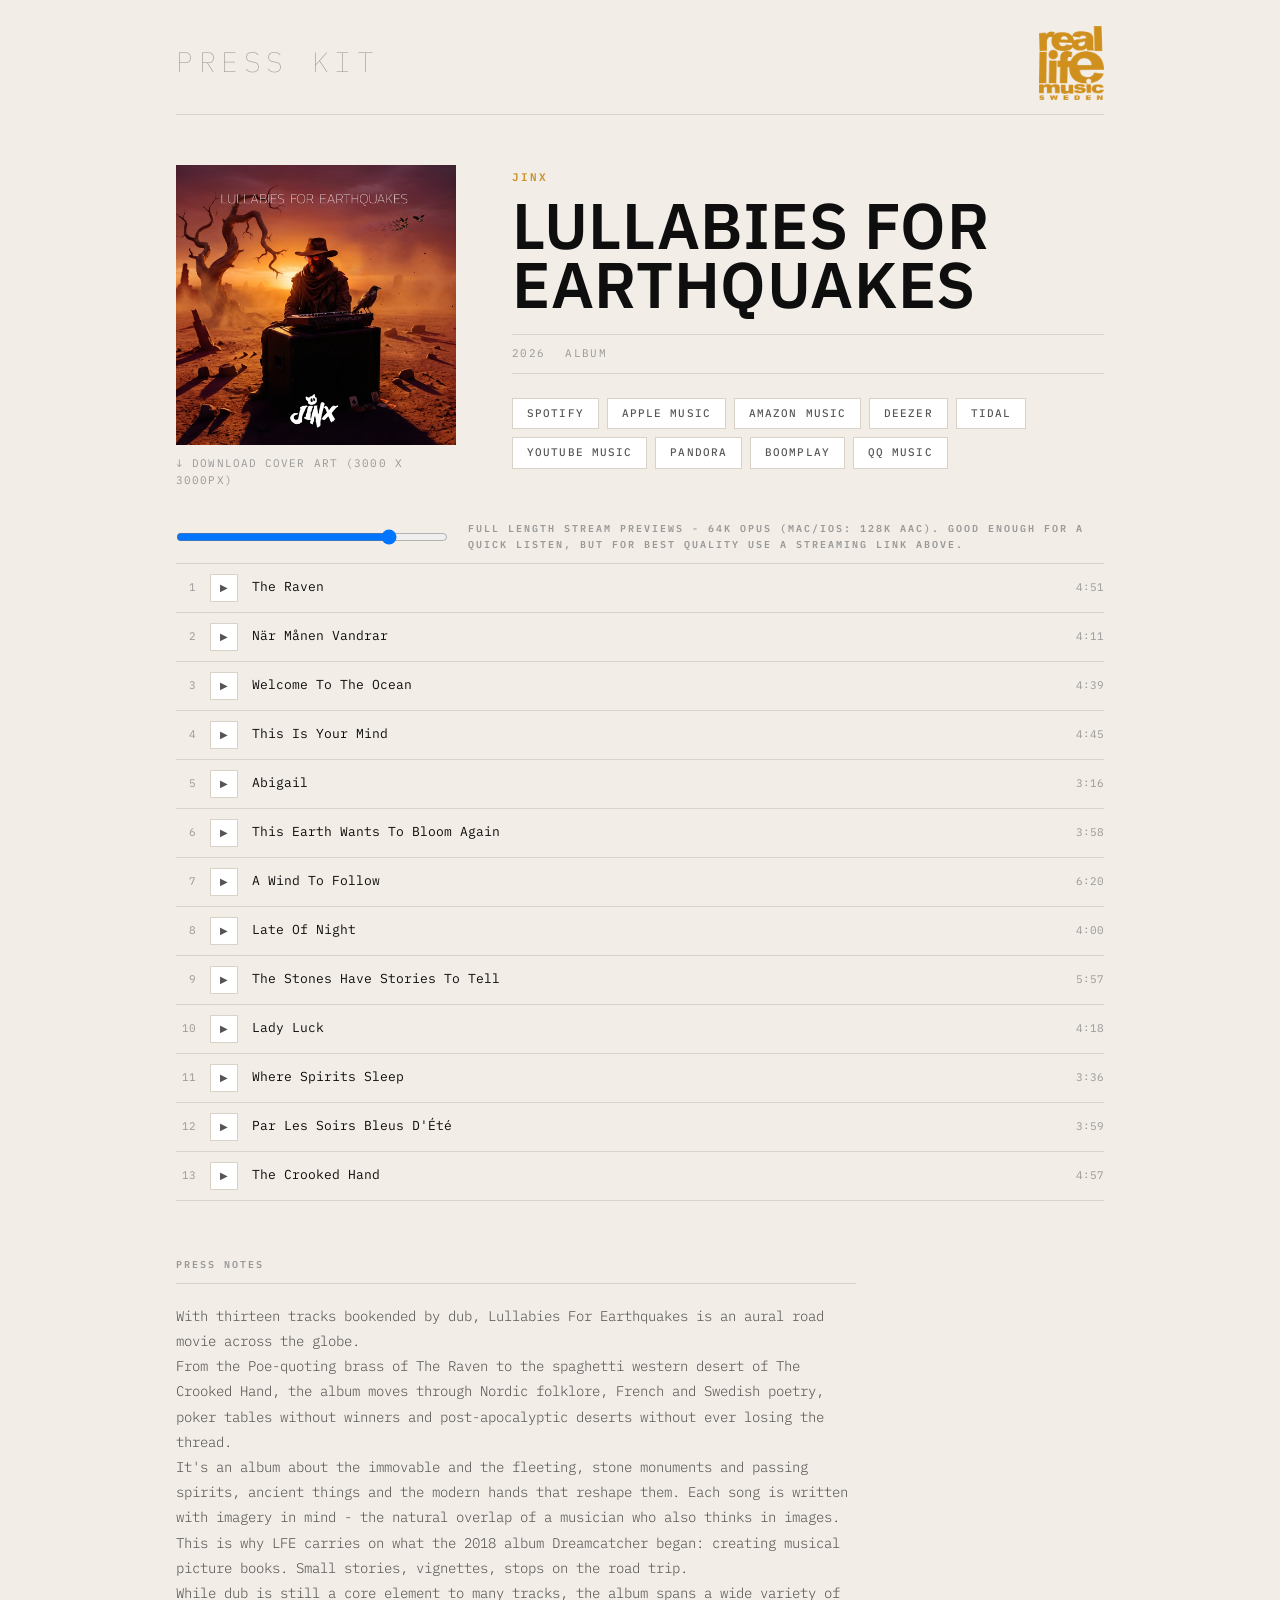
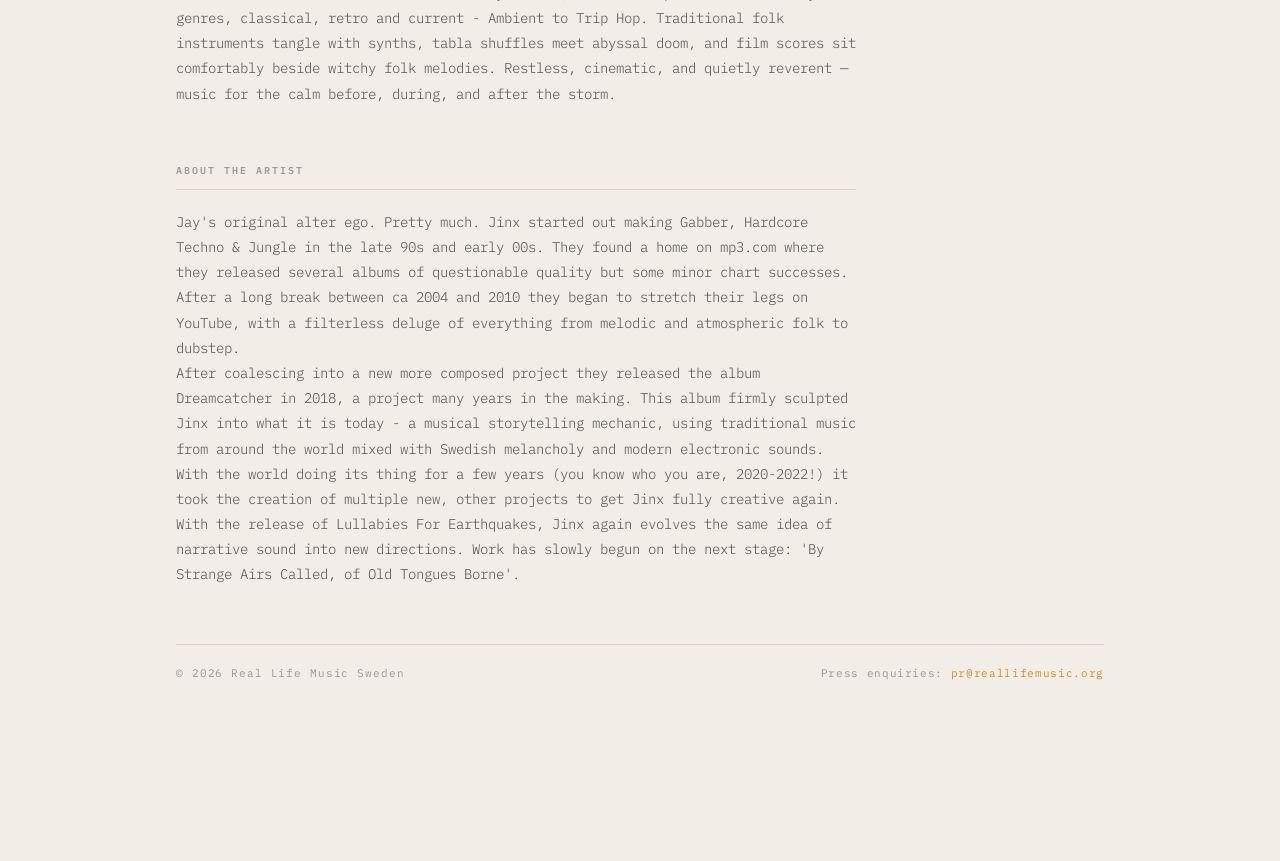
==== commit 3b01f797: "jinx new pic" ====
--- a/press/release-825d675f.html
+++ b/press/release-825d675f.html
@@ -3,7 +3,7 @@
 <head>
 <meta charset="UTF-8">
 <meta name="viewport" content="width=device-width, initial-scale=1.0">
-<title>Jinx — Lullabies For Earthquakes — Real Life Music Press</title>
+<title>Jinx - Lullabies For Earthquakes - Real Life Music Sweden Press</title>
 <meta name="robots" content="noindex">
 <link rel="stylesheet" href="assets/style.css">
 </head>
@@ -19,7 +19,7 @@
   <section class="release-hero">
     <div>
       <img class="release-cover" src="gfx/825d675f-cover.png" alt="Lullabies For Earthquakes">
-      <a class="release-cover-dl" href="gfx/825d675f-cover.png" download>↓ Download cover art</a>
+      <a class="release-cover-dl" href="gfx/825d675f-cover-3k.png" download>↓ Download cover art (3000 x 3000px)</a>
     </div>
     <div class="release-info">
       <div class="release-artist">Jinx</div>
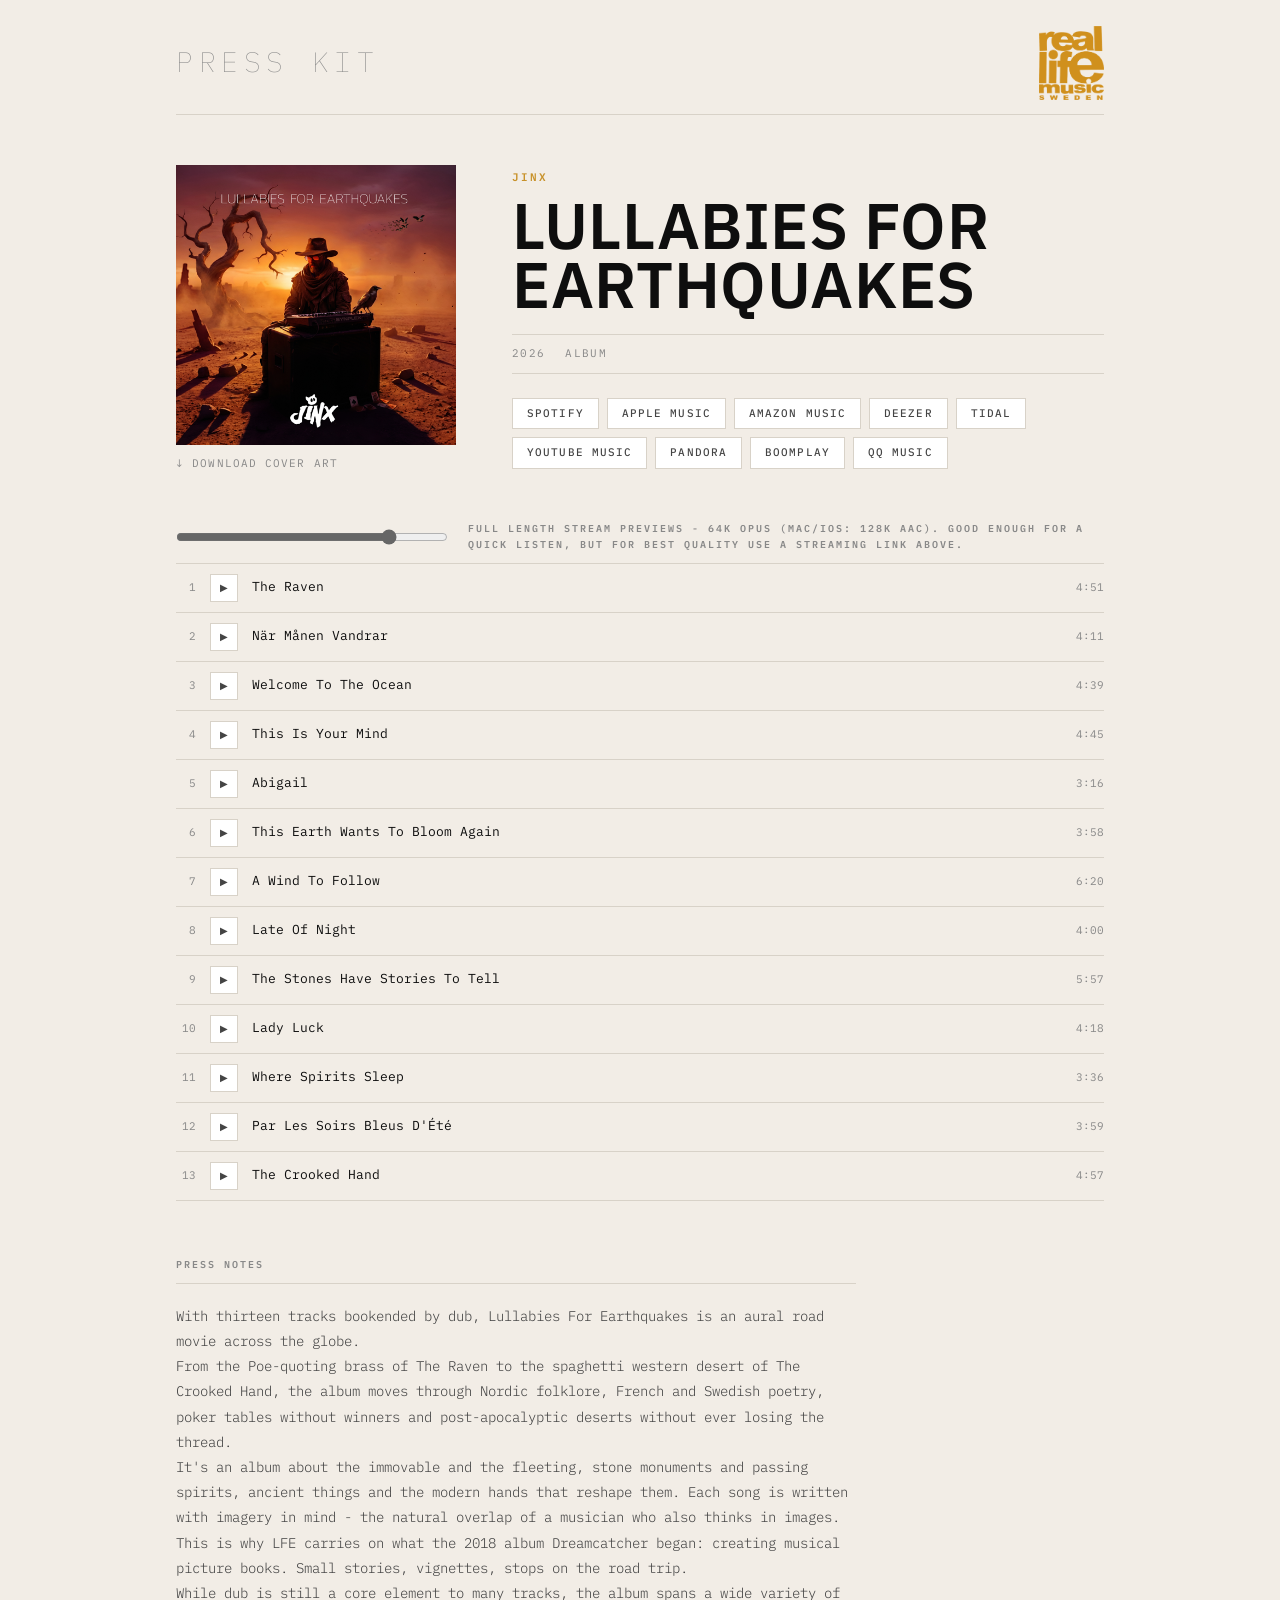
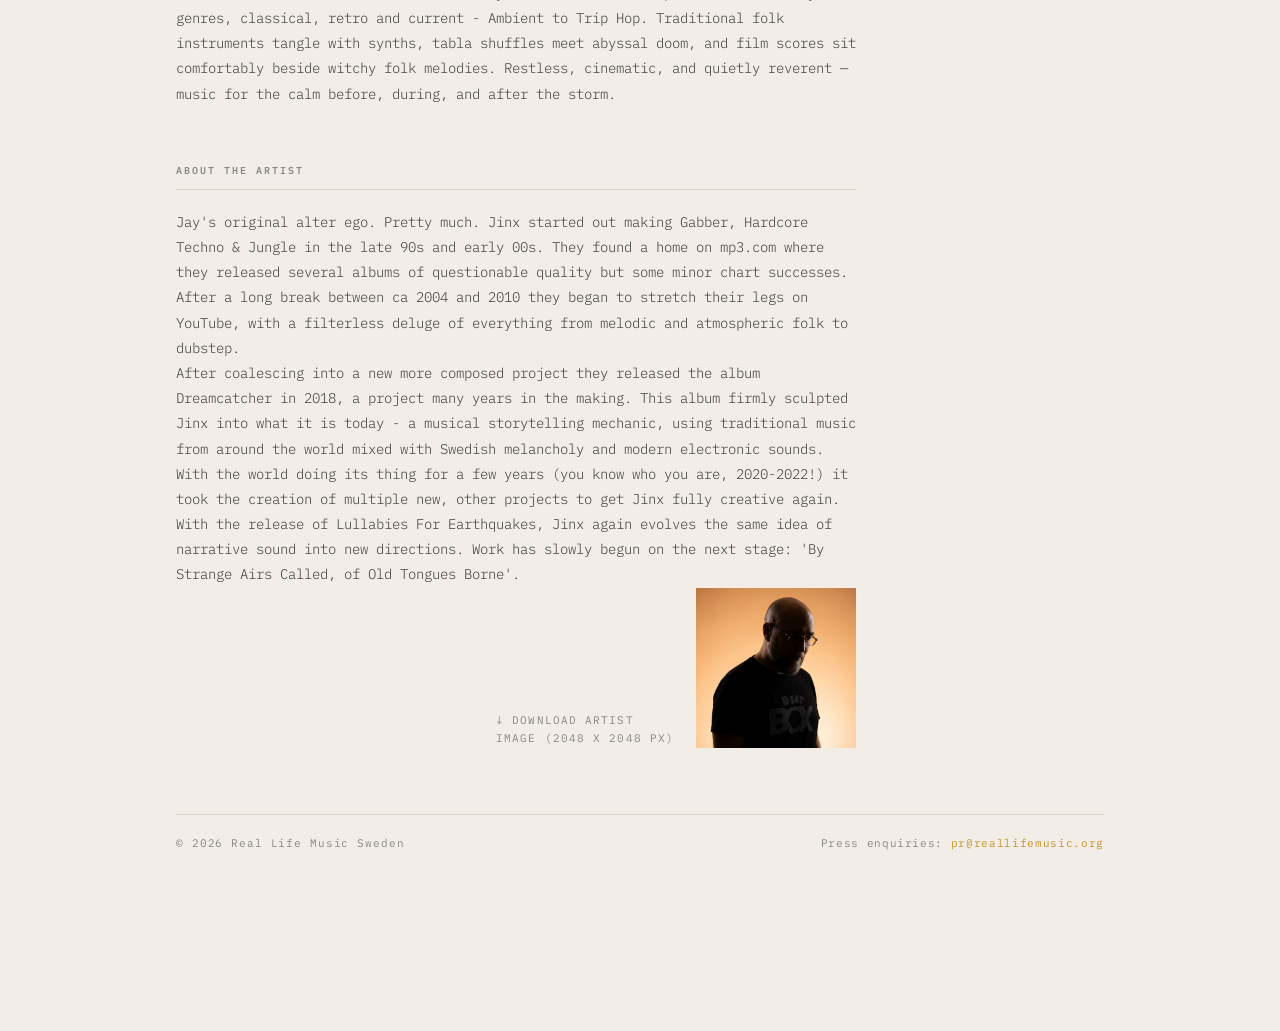
==== commit 419525c9: "jinx press update" ====
--- a/press/release-825d675f.html
+++ b/press/release-825d675f.html
@@ -3,7 +3,7 @@
 <head>
 <meta charset="UTF-8">
 <meta name="viewport" content="width=device-width, initial-scale=1.0">
-<title>Jinx - Lullabies For Earthquakes - Real Life Music Sweden Press</title>
+<title>Jinx — Lullabies For Earthquakes — Real Life Music Press</title>
 <meta name="robots" content="noindex">
 <link rel="stylesheet" href="assets/style.css">
 </head>
@@ -19,7 +19,7 @@
   <section class="release-hero">
     <div>
       <img class="release-cover" src="gfx/825d675f-cover.png" alt="Lullabies For Earthquakes">
-      <a class="release-cover-dl" href="gfx/825d675f-cover-3k.png" download>↓ Download cover art (3000 x 3000px)</a>
+      <a class="release-cover-dl" href="gfx/825d675f-cover.png" download>↓ Download cover art</a>
     </div>
     <div class="release-info">
       <div class="release-artist">Jinx</div>
@@ -140,6 +140,10 @@
     <p>After a long break between ca 2004 and 2010 they began to stretch their legs on YouTube, with a filterless deluge of everything from melodic and atmospheric folk to dubstep.</p>
     <p>After coalescing into a new more composed project they released the album Dreamcatcher in 2018, a project many years in the making. This album firmly sculpted Jinx into what it is today - a musical storytelling mechanic, using traditional music from around the world mixed with Swedish melancholy and modern electronic sounds. With the world doing its thing for a few years (you know who you are, 2020-2022!) it took the creation of multiple new, other projects to get Jinx fully creative again.</p>
     <p>With the release of Lullabies For Earthquakes, Jinx again evolves the same idea of narrative sound into new directions. Work has slowly begun on the next stage: &#x27;By Strange Airs Called, of Old Tongues Borne&#x27;.</p>
+    <div class="artist-image-wrap">
+      <img class="artist-image" src="gfx/jinx_artist_image.png" alt="Jinx artist image">
+      <a class="artist-image-dl" href="gfx/jinx_artist_image_L.png" download>↓ Download artist image (2048 x 2048 px)</a>
+    </div>
   </section>
 
   <footer class="press-footer">
--- a/press/assets/style.css
+++ b/press/assets/style.css
@@ -13,8 +13,9 @@
   --gold-dim:  #e8c87a;
   --gold-bg:   #fdf6e8;
   --text:      #0e0e0e;
-  --text2:     #555;
-  --text3:     #999;
+  --text2:     #444;
+  --text3:     #888;
+  --text4:     #666;
   --font-disp: 'IBM Plex Sans', sans-serif;
   --font-body: 'IBM Plex Mono', monospace;
   --max:       1040px;
@@ -78,7 +79,7 @@
   background: var(--border);
 }
 
-.release-cover-dl {
+.release-cover-dl, .artist-image-dl {
   display: block;
   font-size: 11px;
   font-weight: 400;
@@ -89,7 +90,27 @@
   margin-top: 10px;
   transition: color 0.12s;
 }
-.release-cover-dl:hover { color: var(--gold); }
+.release-cover-dl:hover, .artist-image-dl:hover { color: var(--gold); }
+
+.artist-image-wrap {
+  display: flex;
+  flex-direction: row-reverse;
+  gap: 20px;
+  padding-bottom: 10px;
+  margin-bottom: 0px;
+  align-items:end;
+}
+
+.artist-image-dl {
+  display: flex;
+  width: 180px;
+}
+
+.artist-image {
+  display: flex;
+  width: 160px;
+}
+
 
 .release-info { padding-top: 4px; }
 
@@ -191,6 +212,8 @@
 }
 .player-volume-wrap input {
   width: 100%;
+  accent-color: var(--text4);
+  cursor: pointer;
 }
 
 
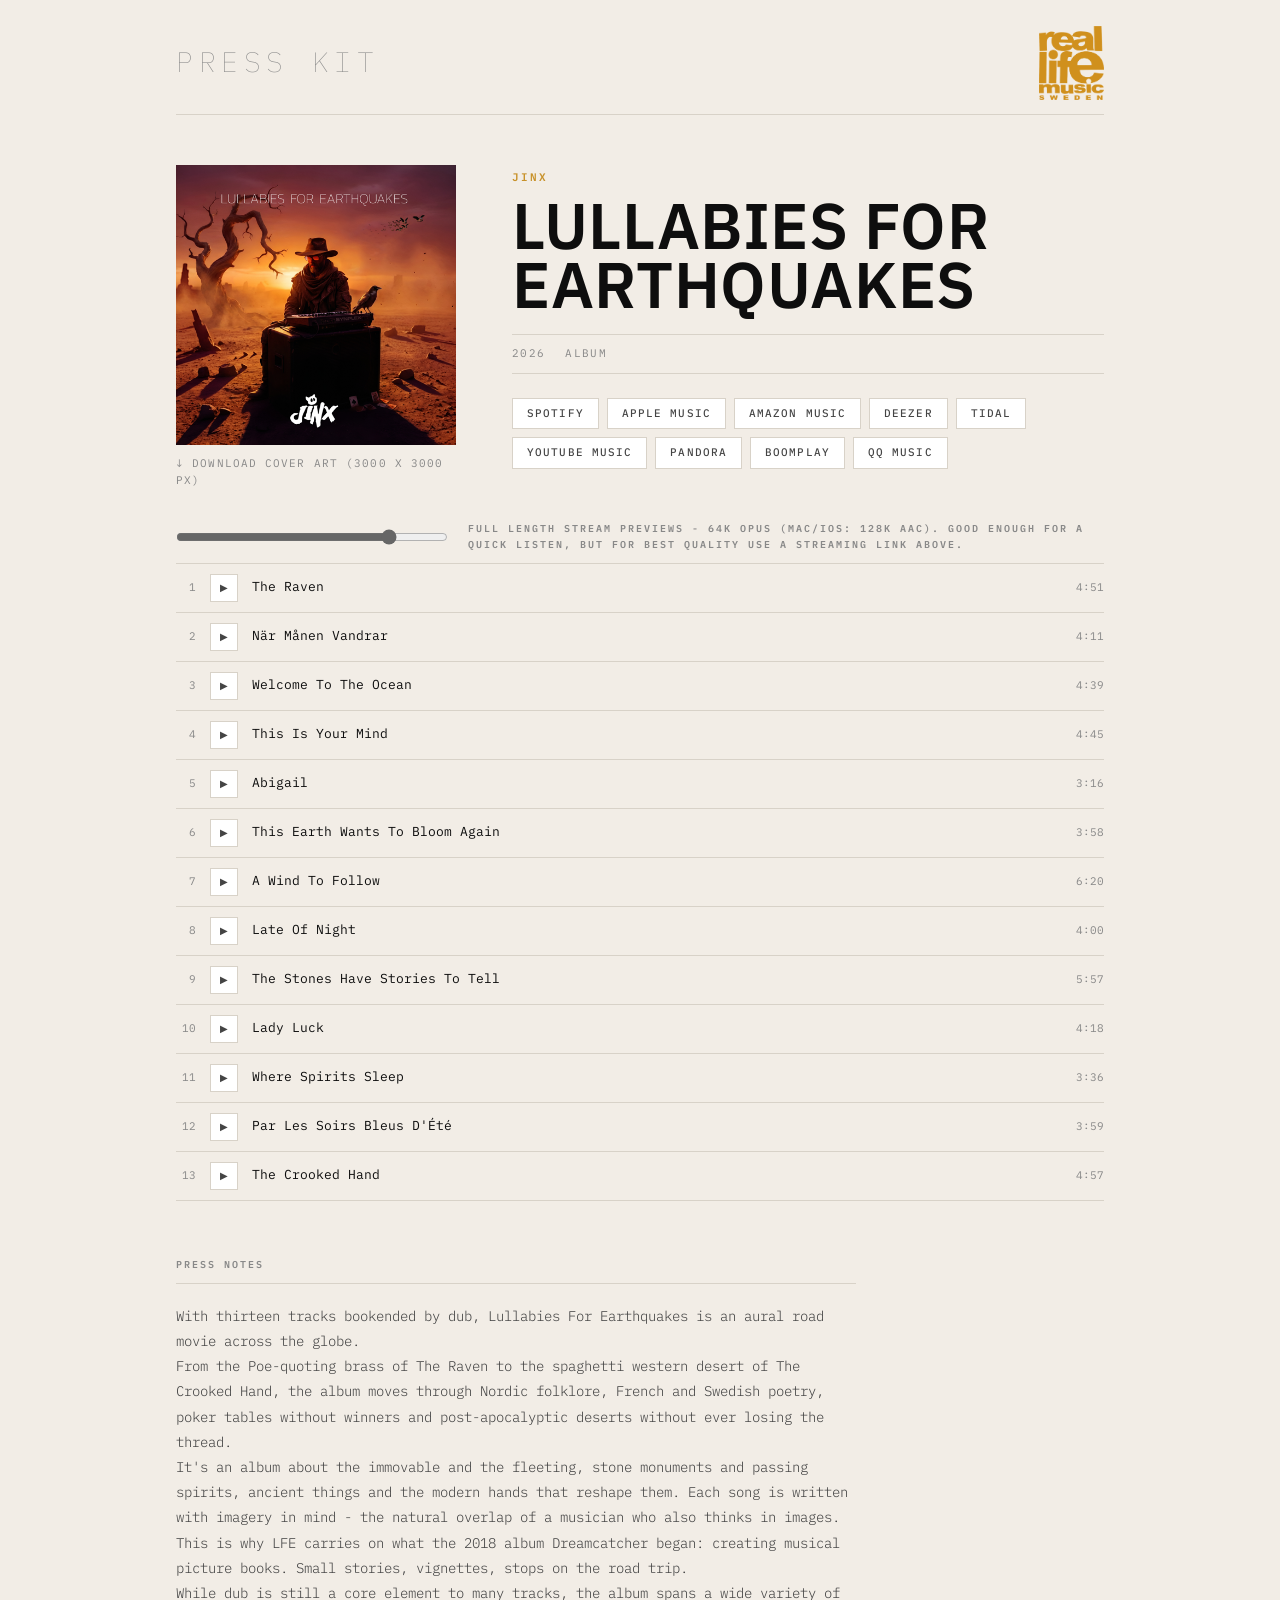
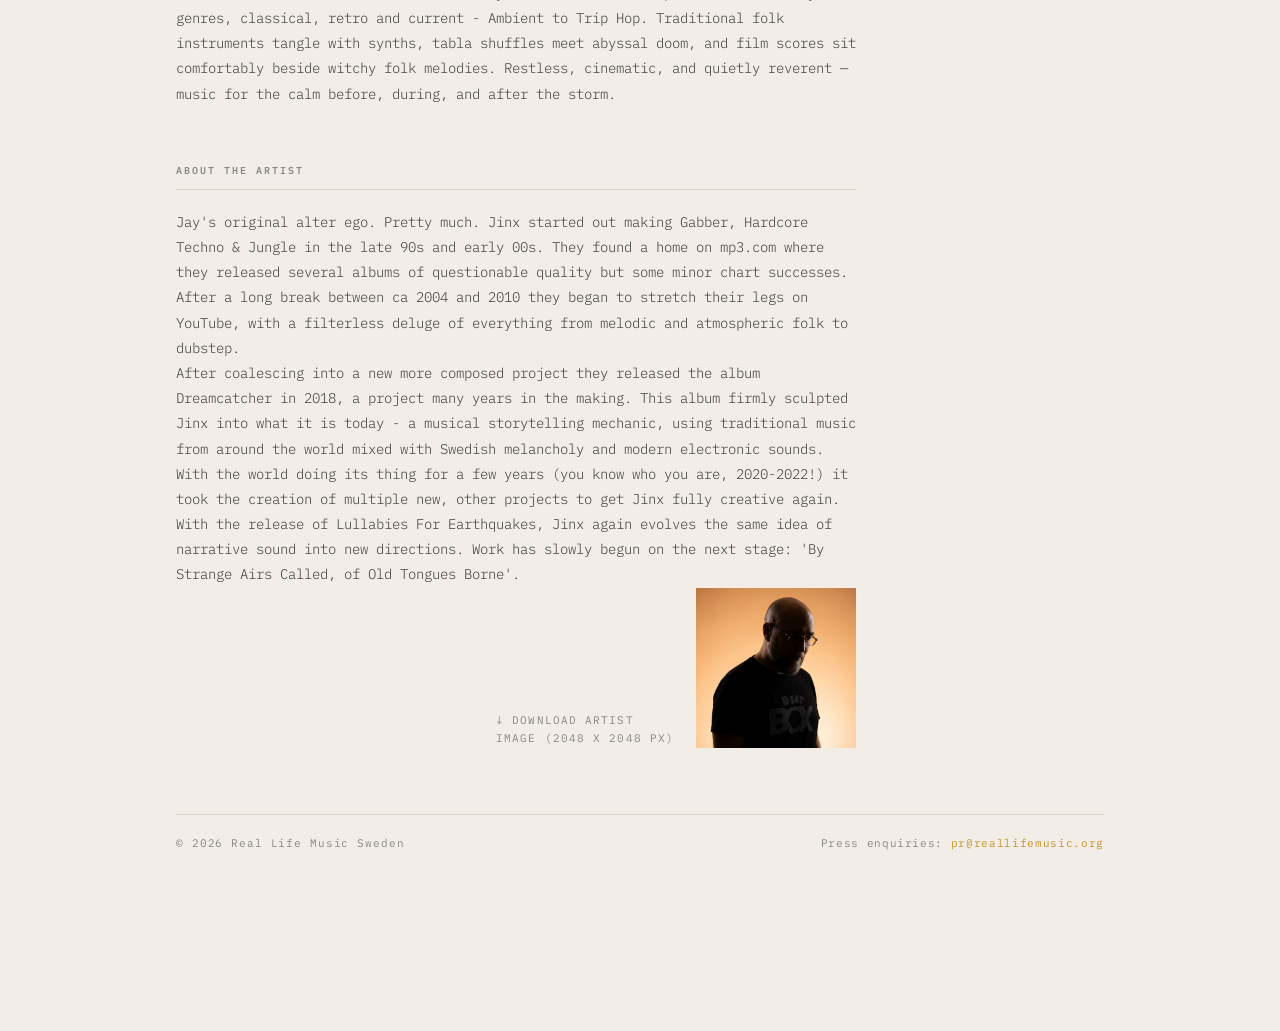
==== commit 3893c6bc: "new artist pics" ====
--- a/press/release-825d675f.html
+++ b/press/release-825d675f.html
@@ -19,7 +19,7 @@
   <section class="release-hero">
     <div>
       <img class="release-cover" src="gfx/825d675f-cover.png" alt="Lullabies For Earthquakes">
-      <a class="release-cover-dl" href="gfx/825d675f-cover.png" download>↓ Download cover art</a>
+      <a class="release-cover-dl" href="gfx/825d675f-cover.png" download>↓ Download cover art  (3000 x 3000 px)</a>
     </div>
     <div class="release-info">
       <div class="release-artist">Jinx</div>
